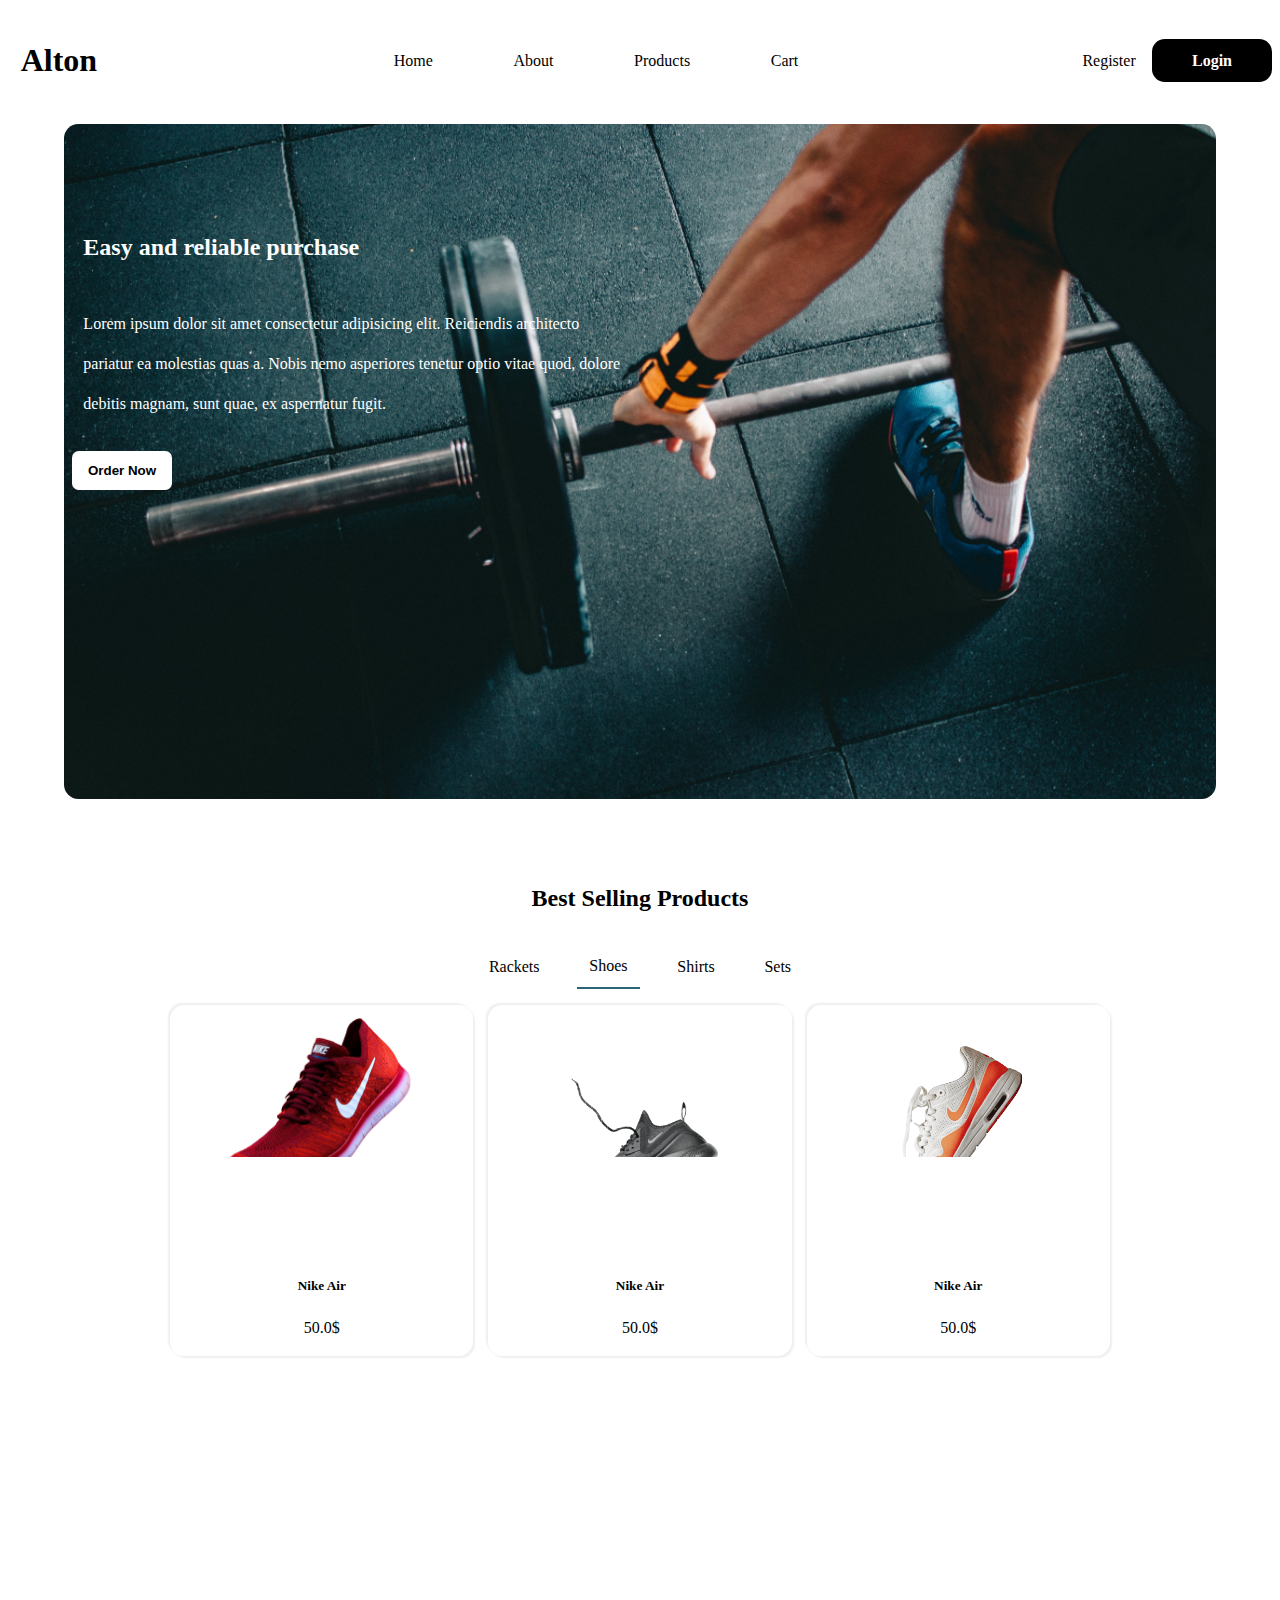
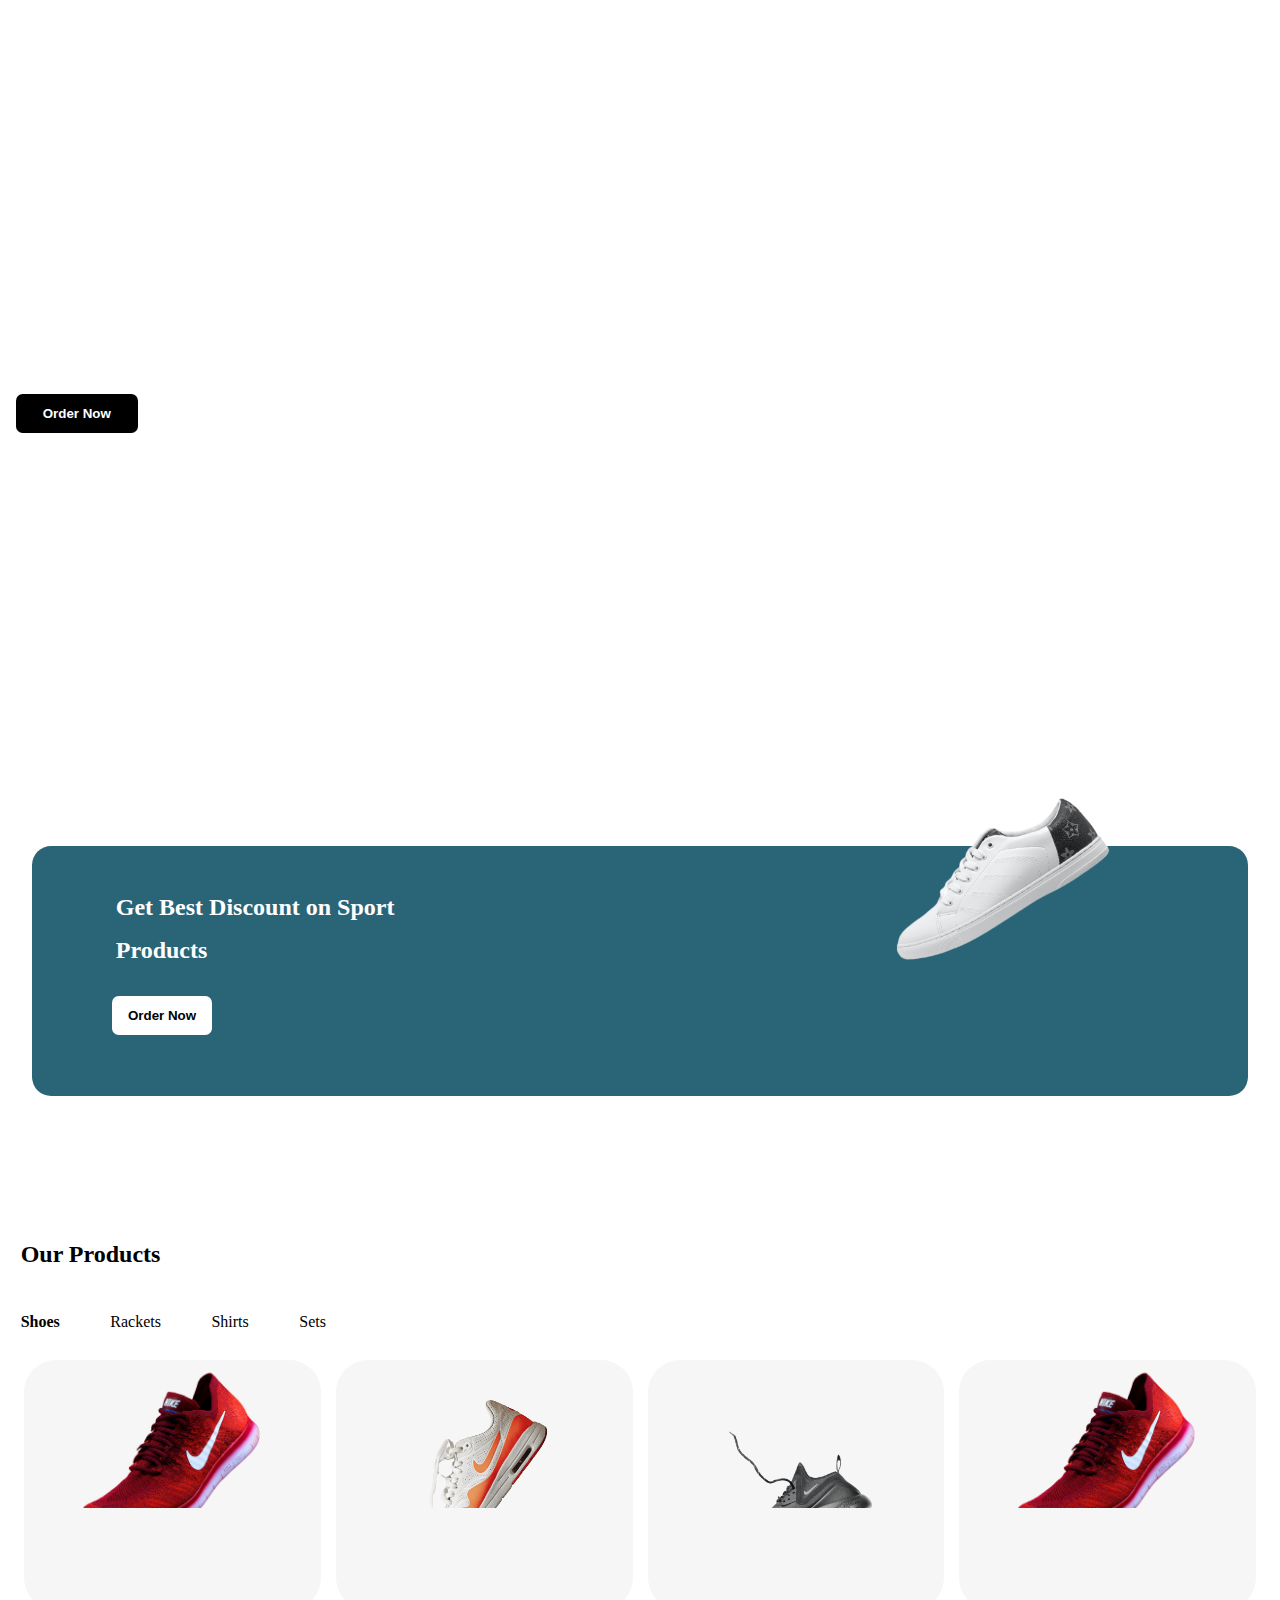
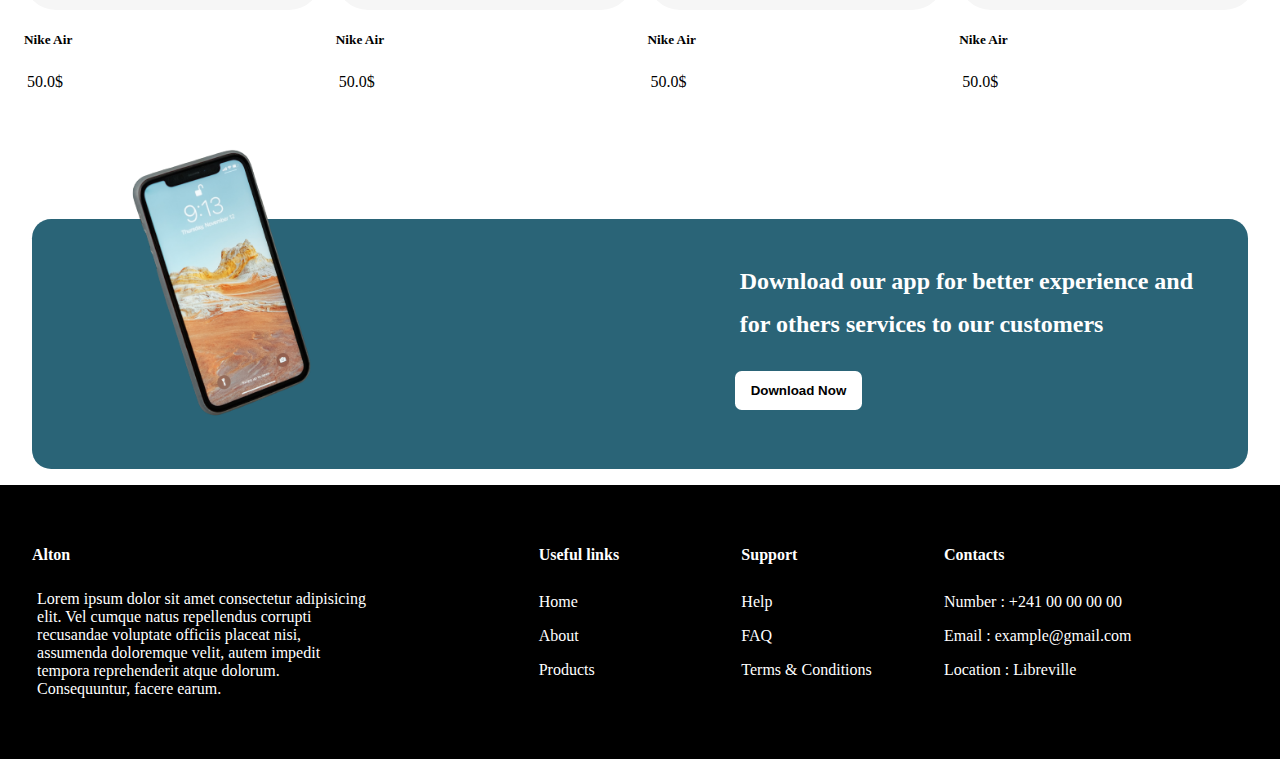
==== index.html @ df1a4cee "First initiation" ====
<!DOCTYPE html>
<html lang="en">
    <head>
        <meta charset="UTF-8">
        <meta http-equiv="X-UA-Compatible" content="IE=edge">
        <meta name="viewport" content="width=device-width, initial-scale=1.0">
        <title>Alton</title>
        <link rel="stylesheet" href="./css/reset.css">
        <link rel="stylesheet" href="./css/index.css">
    </head>
    <body>
        <header>
            <nav>
                <h1>Alton</h1>
                <ul>
                    <li class="li">
                        <a href="./index.html">Home</a>
                    </li>
                    <li class="li">
                        <a href="./about.html">About</a>
                    </li>
                    <li class="li">
                        <a href="./product.html">Products</a>
                    </li>
                    <li class="li">
                        <a href="./cart.html">Cart</a>
                    </li>
                </ul>
                <ul>
                    <li class="li">
                        <a href="./register.html">Register</a>
                    </li>
                    <li class="last">
                        <a href="./login.html">Login</a>
                    </li>
                </ul>
            </nav>
        </header>
        <section class="header">
            <div class="header">
                <img src="./assets/header.jpg" loading="lazy" alt="">
                <div class="text-header">
                    <h2>Easy and reliable purchase</h2>
                    <p>Lorem ipsum dolor sit amet consectetur adipisicing elit. Reiciendis architecto pariatur ea molestias quas a. Nobis nemo asperiores tenetur optio vitae quod, dolore debitis magnam, sunt quae, ex aspernatur fugit.</p>
                    <button class="btn-light">Order Now</button>
                </div>
            </div>
        </section>
        <section class="section">
            <h2>Best Selling Products</h2>
            <ul class="categories">
                <li>Rackets</li>
                <li class="active">Shoes</li>
                <li>Shirts</li>
                <li>Sets</li>
            </ul>
            <div class="row-products">
                <div class="card-product-best">
                    <div class="card-img">
                        <img src="./assets/first-removebg-preview.png" alt="">
                    </div>
                    <div class="card-body">
                        <h5>Nike Air</h5>
                        <p> 50.0$</p>
                    </div>
                </div>
                <div class="card-product-best">
                    <div class="card-img">
                        <img src="./assets/fourth-removebg-preview.png" alt="">
                    </div>
                    <div class="card-body">
                        <h5>Nike Air</h5>
                        <p> 50.0$</p>
                    </div>
                </div>
                <div class="card-product-best">
                    <div class="card-img">
                        <img src="./assets/third-removebg-preview.png" alt="">
                    </div>
                    <div class="card-body">
                        <h5>Nike Air</h5>
                        <p> 50.0$</p>
                    </div>
                </div>
            </div>
        </section>
        <section style="padding: 5em 0;">
            <div class="row row-bg">
                <div class="col">
                    <h2>Why Alton ?</h2>
                    <p>Lorem ipsum dolor sit amet consectetur adipisicing elit. Reiciendis architecto pariatur ea molestias quas a. Nobis nemo asperiores tenetur optio vitae quod, dolore debitis magnam, sunt quae, ex aspernatur fugit.</p>
                    <button class="btn-dark">Order Now</button>
                </div>
            </div>
            <div class="banner-blue-end">
                <div>
                    <h2>Get Best Discount on Sport Products</h2>
                    <button class="btn-light">Order Now</button>
                </div>
                <div>
                    <img src="./assets/white2-removebg-preview.png" loading="eager" alt="">
                </div>
            </div>
        </section>
        <section class="padding">
            <div class="start">
                <h2>Our Products</h2>
                <ul class="categories">
                    <li class="label">Shoes</li>
                    <li>Rackets</li>
                    <li>Shirts</li>
                    <li>Sets</li>
                </ul>
                <div class="row-products">
                    <div class="card-product">
                        <div class="card-img">
                            <img src="./assets/first-removebg-preview.png" alt="">
                        </div>
                        <div class="card-body">
                            <h5>Nike Air</h5>
                            <p> 50.0$</p>
                        </div>
                    </div>
                    <div class="card-product">
                        <div class="card-img">
                            <img src="./assets/third-removebg-preview.png" alt="">
                        </div>
                        <div class="card-body">
                            <h5>Nike Air</h5>
                            <p> 50.0$</p>
                        </div>
                    </div>
                    <div class="card-product">
                        <div class="card-img">
                            <img src="./assets/fourth-removebg-preview.png" alt="">
                        </div>
                        <div class="card-body">
                            <h5>Nike Air</h5>
                            <p> 50.0$</p>
                        </div>
                    </div>
                    <div class="card-product">
                        <div class="card-img">
                            <img src="./assets/first-removebg-preview.png" alt="">
                        </div>
                        <div class="card-body">
                            <h5>Nike Air</h5>
                            <p> 50.0$</p>
                        </div>
                    </div>
                </div>
            </div>
            <div class="banner-blue-end">
                <div>
                    <img
                        class="left"
                        src="./assets/phone-removebg-preview.png"
                        loading="eager"
                        alt=""
                    >
                </div>
                <div class="end">
                    <h2>Download our app for better experience and for others services to our customers</h2>
                    <button class="btn-light">Download Now</button>
                </div>
            </div>
        </section>
        <footer>
            <div>
                <h4>Alton</h4>
                <p>Lorem ipsum dolor sit amet consectetur adipisicing elit. Vel cumque natus repellendus corrupti recusandae voluptate officiis placeat nisi, assumenda doloremque velit, autem impedit tempora reprehenderit atque dolorum. Consequuntur, facere earum.</p>
            </div>
            <div>
                <h4>Useful links</h4>
                <ul>
                    <li>Home</li>
                    <li>About</li>
                    <li>Products</li>
                </ul>
            </div>
            <div>
                <h4>Support</h4>
                <ul>
                    <li>Help</li>
                    <li>FAQ</li>
                    <li>Terms & Conditions</li>
                </ul>
            </div>
            <div>
                <h4>Contacts</h4>
                <ul>
                    <li>Number : +241 00 00 00 00</li>
                    <li>Email : example@gmail.com</li>
                    <li>Location : Libreville</li>
                </ul>
            </div>
        </footer>
    </body>
</html>
---- css/index.css ----
/****** BANNER ******/
.header {
    border-radius: 0.9em;
    padding: 0.1em 2em 1em;
    position: relative;
    width: 100%;
    margin: 0;
    text-align: start;
    color: white;
}

.text-header {
    position: absolute;
    top: 0;
    left: 0;
    padding: 5em 2.5em 2.5em;
}

.text-header p {
    width: 50%;
    line-height: 2.5em;
}

.header img {
    width: 100%;
    height: 75vh;
    border-radius: 0.9em;
    object-fit: cover;
}

/****** END BANNER ******/


/****** PRODUCTS ******/

section.header,
.row-products,
.categories {
    display: flex;
    justify-content: center;
    align-items: center;
}

.section {
    padding: 1.1em;
    position: relative;
}

.categories {
    gap: 2%;
}

.categories li {
    padding: 1%;
}

.section .categories li.active {
    border-bottom: 2px solid #2a6477;
}

.start {
    text-align: start;
    padding: 1em 0.5em;
}

.start .categories {
    justify-content: start;
}

.categories li.label {
    font-weight: 600;
}


.row-products {
    padding: 0 1em;
    gap: 15px;
}

.row-products .card-product,
.row-products .card-product-best {
    width: 25%;
}

.row-products .card-product-best {
    box-shadow: 2px 2px 2px #EFEFEF, -2px -2px 2px #EFEFEF;
    border-radius: 0.9em;
}

.row-products .card-product .card-img,
.row-products .card-product-best .card-img {
    width: 100%;
    height: 250px;
}

.row-products .card-product .card-img {
    background-color: #f6f6f6;
    border-radius: 2em;
}

.row-products .card-product-best .card-img img,
.row-products .card-product .card-img img {
    max-inline-size: 100%;
    block-size: auto;
    aspect-ratio: 2/1;
    object-fit: cover;
    object-position: top center;
}

/***** END PRODUCT *****/


/****** PRESENTATION ROW ******/

.row {
    display: flex;
    width: 100%;
    height: 100vh;
}

.row-bg {
    background: url('./assets/alton_guy.jpg') center no-repeat;
    background-size: cover;
}

.row .col {
    padding: 1em;
    align-items: start;
    justify-content: center;
    flex-direction: column;
    display: flex;
    text-align: start;
    color: white;
    width: 50%;
    height: 100%;
}

.row .col p {
    font-weight: 700;
    line-height: 2em;
}


.padding {
    padding: 1em 0;
}

/****** END PRESENTATION ******/

/***** BLUE BANNER *****/

.banner-blue-end {
    width: 95%;
    height: 250px;
    background-color: #2a6477;
    border-radius: 1.2em;
    padding: 1em;
    margin: 5.8em 0 0 2em;
    color: white;
    text-align: start;
    justify-items: center;
    justify-content: space-between;
    display: flex;
    gap: 20px;
    position: relative;
}

.banner-blue-end div:nth-child(1) {
    padding-left: 4em;
}

.banner-blue-end img {
    width: 30%;
    top: -40%;
    right: 5%;
    position: absolute;
}

.banner-blue-end img.left {
    width: 30%;
    top: -65%;
    left: 1%;
    position: absolute;
}

.banner-blue-end h2 {
    line-height: 1.8em;
}

.end {
    width: 42%;
}
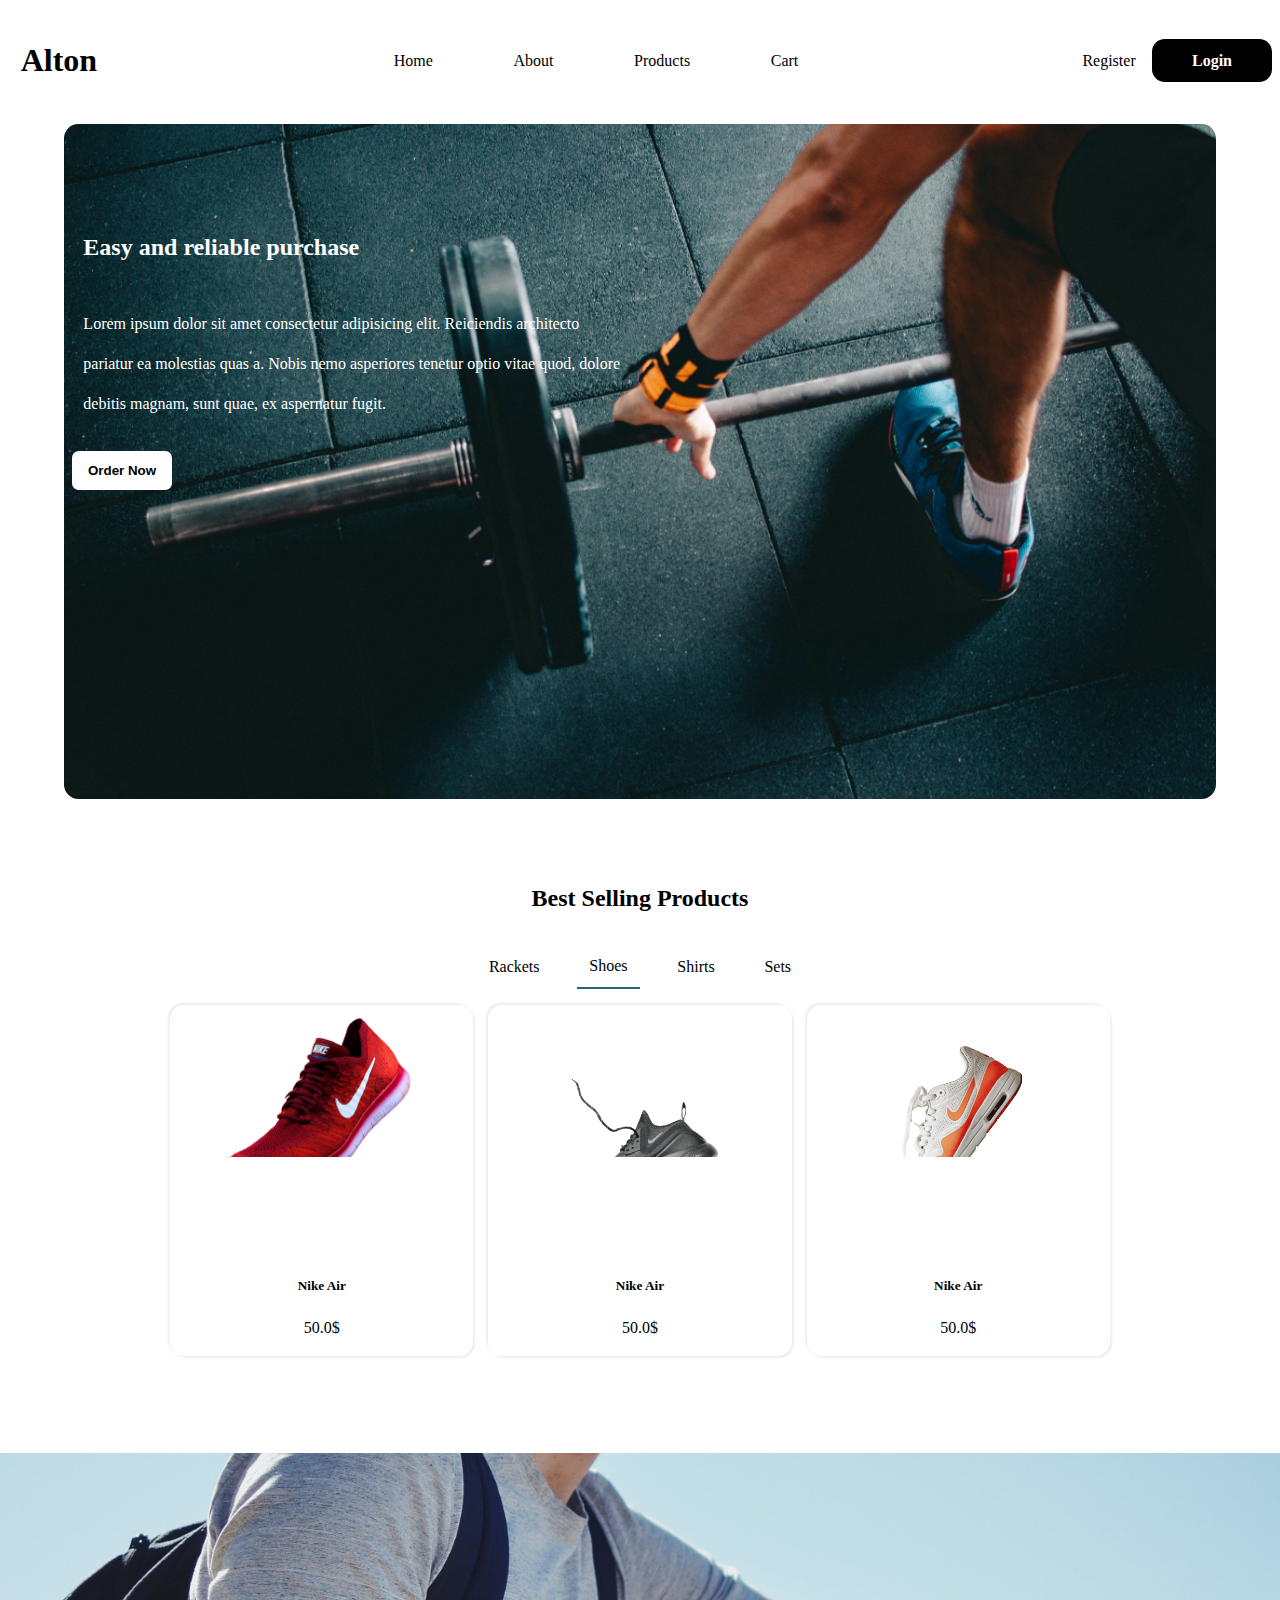
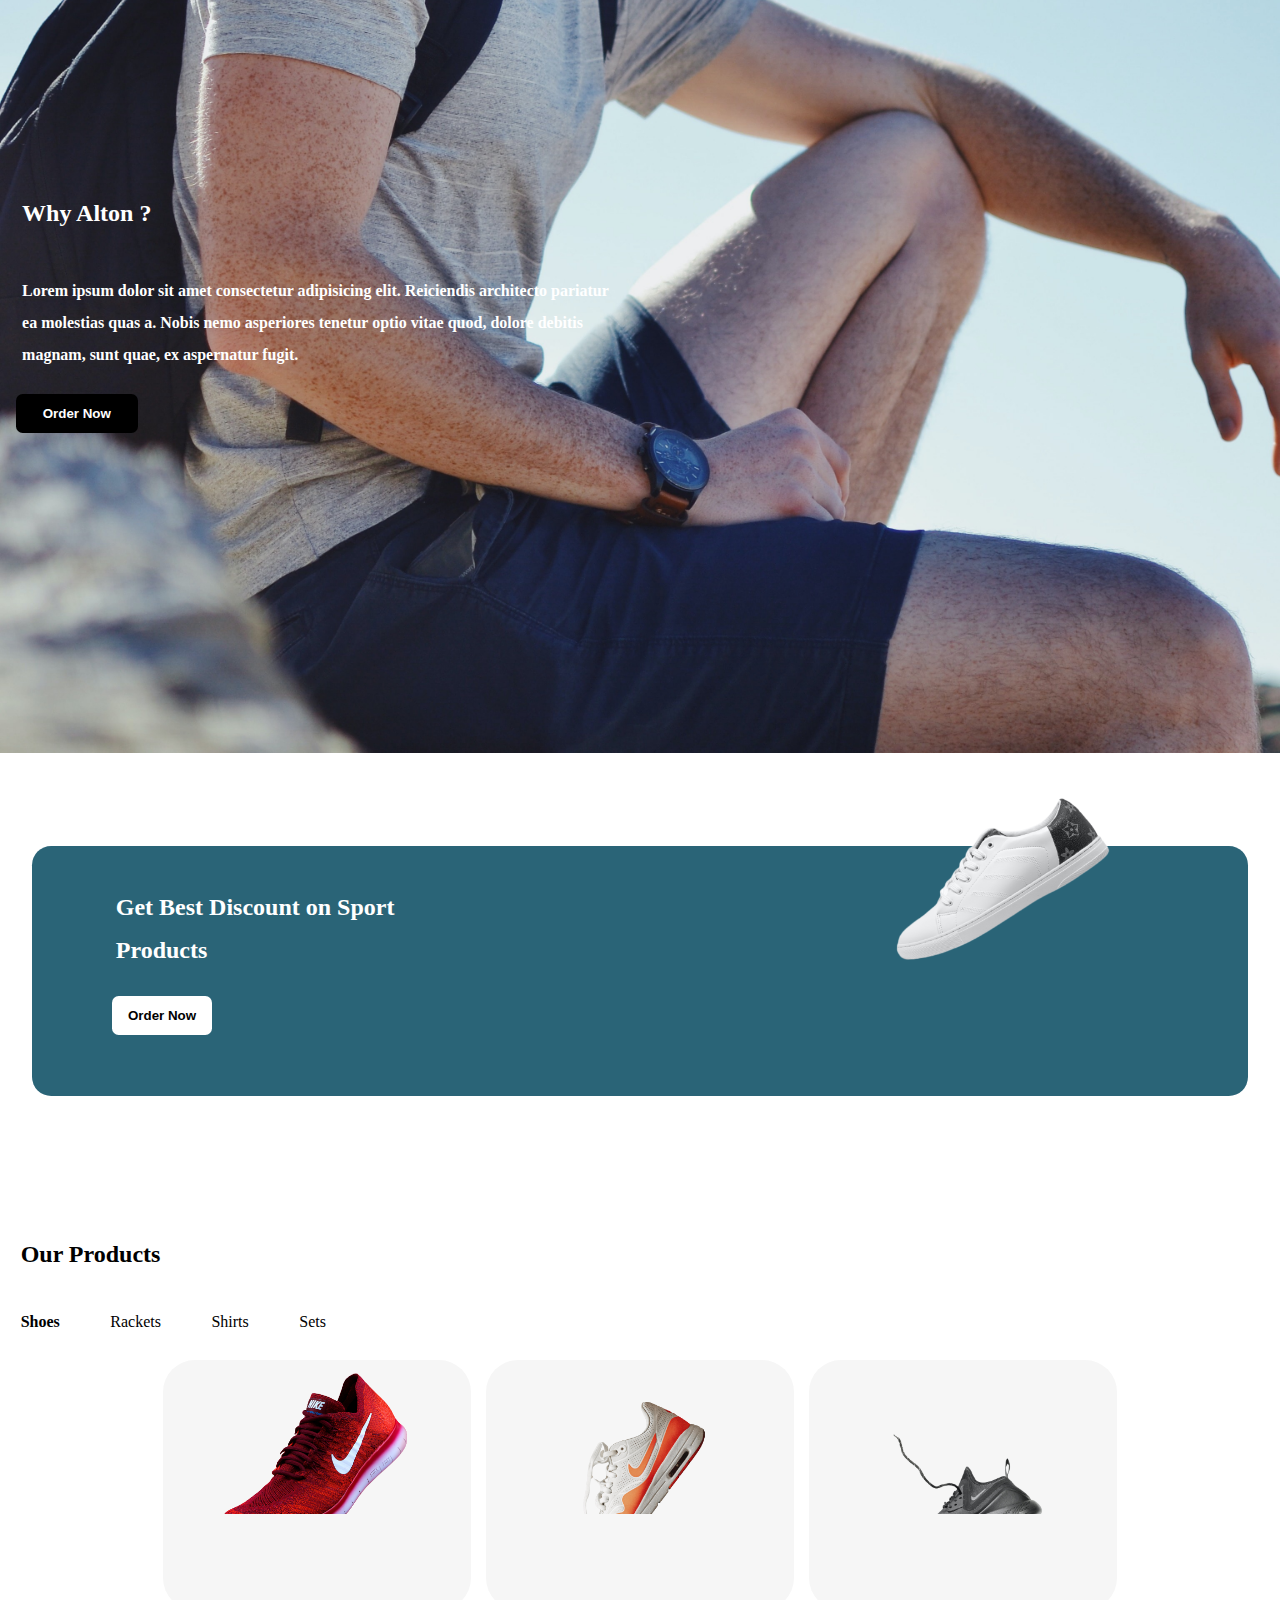
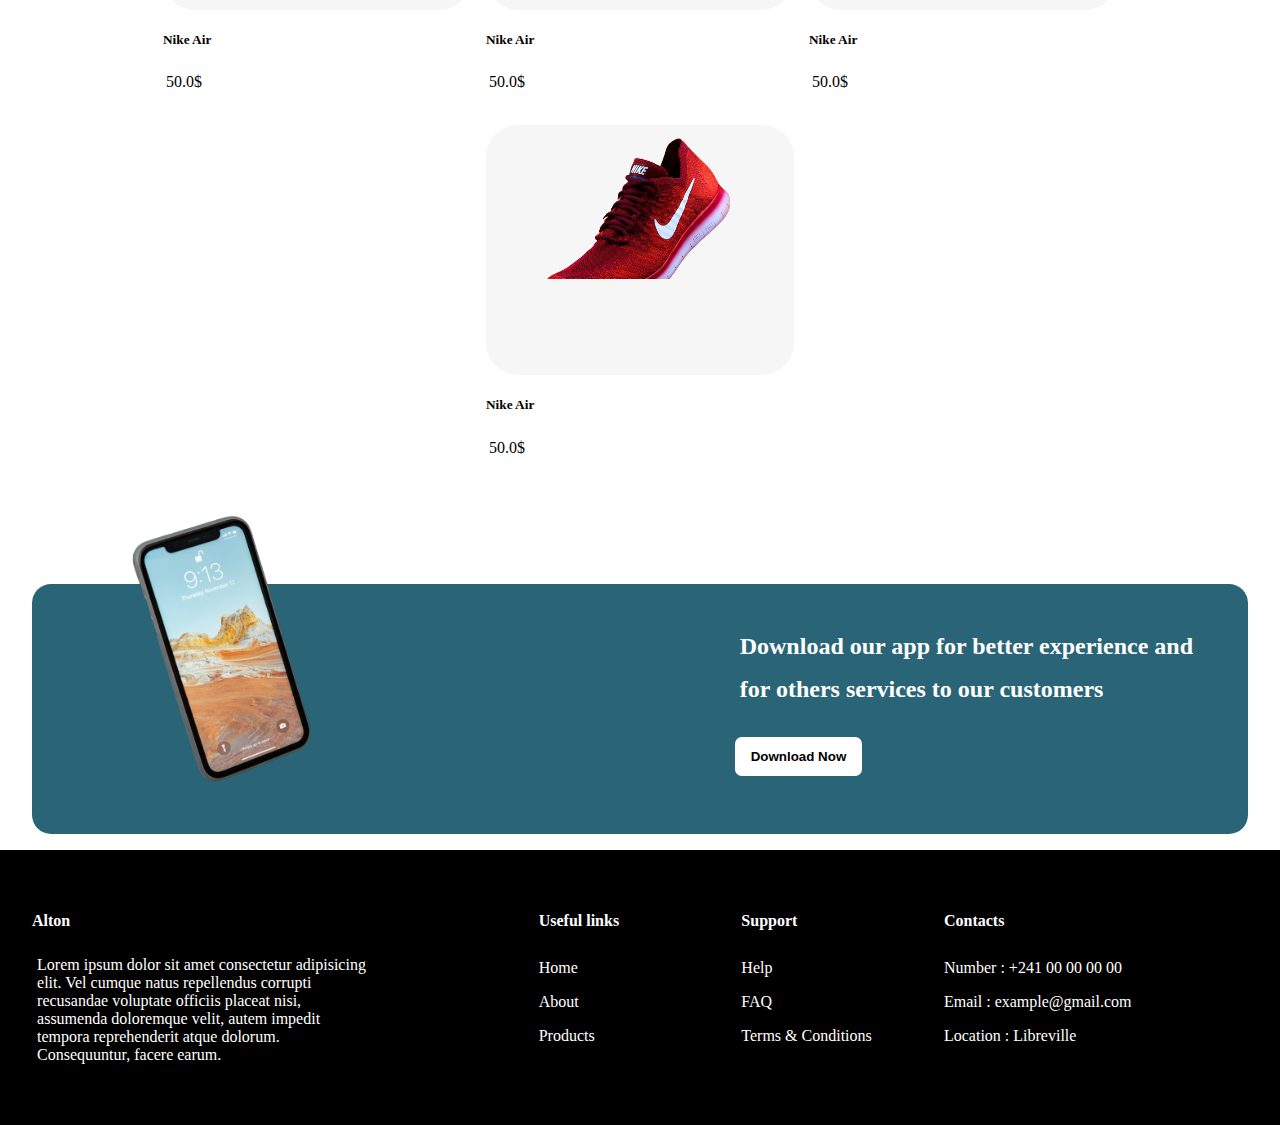
==== commit d1dd30ac: "Ref: Responsiveness v0.01" ====
--- a/index.html
+++ b/index.html
@@ -12,7 +12,7 @@
         <header>
             <nav>
                 <h1>Alton</h1>
-                <ul>
+                <ul id="visible">
                     <li class="li">
                         <a href="./index.html">Home</a>
                     </li>
@@ -26,12 +26,42 @@
                         <a href="./cart.html">Cart</a>
                     </li>
                 </ul>
-                <ul>
+                <ul id="visible">
                     <li class="li">
                         <a href="./register.html">Register</a>
                     </li>
                     <li class="last">
                         <a href="./login.html">Login</a>
+                    </li>
+                </ul>
+
+                <ul id="hamburger">
+                    <li id="show">
+                        <a href="#">
+                            <img src="./assets/menu.svg" alt="">
+                        </a>
+                        <div class="card">
+                            <ul>
+                                <li class="li">
+                                    <a href="./index.html">Home</a>
+                                </li>
+                                <li class="li">
+                                    <a href="./about.html">About</a>
+                                </li>
+                                <li class="li">
+                                    <a href="./product.html">Products</a>
+                                </li>
+                                <li class="li">
+                                    <a href="./cart.html">Cart</a>
+                                </li>
+                                <li class="li">
+                                    <a href="./register.html">Register</a>
+                                </li>
+                                <li class="last">
+                                    <a href="./login.html">Login</a>
+                                </li>
+                            </ul>
+                        </div>
                     </li>
                 </ul>
             </nav>
--- a/css/index.css
+++ b/css/index.css
@@ -1,192 +1,267 @@
 /****** BANNER ******/
 .header {
-    border-radius: 0.9em;
-    padding: 0.1em 2em 1em;
-    position: relative;
-    width: 100%;
-    margin: 0;
-    text-align: start;
-    color: white;
+  border-radius: 0.9em;
+  padding: 0.1em 2em 1em;
+  position: relative;
+  width: 100%;
+  margin: 0;
+  text-align: start;
+  color: white;
 }
 
 .text-header {
-    position: absolute;
-    top: 0;
-    left: 0;
-    padding: 5em 2.5em 2.5em;
+  position: absolute;
+  top: 0;
+  left: 0;
+  padding: 5em 2.5em 2.5em;
 }
 
 .text-header p {
-    width: 50%;
-    line-height: 2.5em;
+  width: 50%;
+  line-height: 2.5em;
 }
 
 .header img {
-    width: 100%;
-    height: 75vh;
-    border-radius: 0.9em;
-    object-fit: cover;
+  width: 100%;
+  height: 75vh;
+  border-radius: 0.9em;
+  object-fit: cover;
 }
 
 /****** END BANNER ******/
-
 
 /****** PRODUCTS ******/
 
 section.header,
 .row-products,
 .categories {
-    display: flex;
-    justify-content: center;
-    align-items: center;
+  display: flex;
+  justify-content: center;
+  align-items: center;
 }
 
 .section {
-    padding: 1.1em;
-    position: relative;
+  padding: 1.1em;
+  position: relative;
 }
 
 .categories {
-    gap: 2%;
+  gap: 2%;
 }
 
 .categories li {
-    padding: 1%;
+  padding: 1%;
 }
 
 .section .categories li.active {
-    border-bottom: 2px solid #2a6477;
+  border-bottom: 2px solid #2a6477;
 }
 
 .start {
-    text-align: start;
-    padding: 1em 0.5em;
+  text-align: start;
+  padding: 1em 0.5em;
 }
 
 .start .categories {
-    justify-content: start;
+  justify-content: start;
 }
 
 .categories li.label {
-    font-weight: 600;
-}
-
+  font-weight: 600;
+}
 
 .row-products {
-    padding: 0 1em;
-    gap: 15px;
+  padding: 0 1em;
+  gap: 15px;
 }
 
 .row-products .card-product,
 .row-products .card-product-best {
-    width: 25%;
+  width: 25%;
 }
 
 .row-products .card-product-best {
-    box-shadow: 2px 2px 2px #EFEFEF, -2px -2px 2px #EFEFEF;
-    border-radius: 0.9em;
+  box-shadow: 2px 2px 2px #efefef, -2px -2px 2px #efefef;
+  border-radius: 0.9em;
 }
 
 .row-products .card-product .card-img,
 .row-products .card-product-best .card-img {
-    width: 100%;
-    height: 250px;
+  width: 100%;
+  height: 250px;
 }
 
 .row-products .card-product .card-img {
-    background-color: #f6f6f6;
-    border-radius: 2em;
+  background-color: #f6f6f6;
+  border-radius: 2em;
 }
 
 .row-products .card-product-best .card-img img,
 .row-products .card-product .card-img img {
-    max-inline-size: 100%;
-    block-size: auto;
-    aspect-ratio: 2/1;
-    object-fit: cover;
-    object-position: top center;
+  max-inline-size: 100%;
+  block-size: auto;
+  aspect-ratio: 2/1;
+  object-fit: cover;
+  object-position: top center;
 }
 
 /***** END PRODUCT *****/
 
-
 /****** PRESENTATION ROW ******/
 
-.row {
-    display: flex;
-    width: 100%;
+.row,
+.row-products {
+  display: flex;
+  width: 100%;
+  height: 100vh;
+}
+
+.row-products {
+  flex-wrap: wrap;
+  height: 100%;
+}
+
+.row-bg {
+  background: url("../assets/alton_guy.jpg") center no-repeat;
+  background-size: cover;
+}
+
+.row .col {
+  padding: 1em;
+  align-items: start;
+  justify-content: center;
+  flex-direction: column;
+  display: flex;
+  text-align: start;
+  color: white;
+  width: 50%;
+  height: 100%;
+}
+
+.row .col p {
+  font-weight: 700;
+  line-height: 2em;
+}
+
+.padding {
+  padding: 1em 0;
+}
+
+/****** END PRESENTATION ******/
+
+/***** BLUE BANNER *****/
+
+.banner-blue-end {
+  width: 95%;
+  height: 250px;
+  background-color: #2a6477;
+  border-radius: 1.2em;
+  padding: 1em;
+  margin: 5.8em 0 0 2em;
+  color: white;
+  text-align: start;
+  justify-content: space-between;
+  display: flex;
+  flex-wrap: wrap;
+  gap: 20px;
+  position: relative;
+}
+
+.banner-blue-end div:nth-child(1) {
+  padding-left: 4em;
+}
+
+.banner-blue-end img {
+  width: 30%;
+  top: -40%;
+  right: 5%;
+  position: absolute;
+}
+
+.banner-blue-end img.left {
+  width: 30%;
+  top: -65%;
+  left: 1%;
+  position: absolute;
+}
+
+.banner-blue-end h2 {
+  line-height: 1.8em;
+}
+
+.end {
+  width: 42%;
+}
+
+@media screen and (max-width: 380px) {
+  section.header {
     height: 100vh;
-}
-
-.row-bg {
-    background: url('./assets/alton_guy.jpg') center no-repeat;
-    background-size: cover;
-}
-
-.row .col {
-    padding: 1em;
-    align-items: start;
-    justify-content: center;
-    flex-direction: column;
-    display: flex;
-    text-align: start;
-    color: white;
-    width: 50%;
+    width: 100%;
+    margin: 0;
+    padding: 0;
+  }
+
+  div.header {
+    padding: 0 0.5em;
+  }
+
+  div.header > img {
+    margin: 0;
+    width: 100%;
+  }
+
+  .text-header > p {
+    width: 100%;
+  }
+
+  .row-products .card-product,
+  .row-products .card-product-best {
+    width: 100%;
+  }
+
+  .row .col,
+  .row .col > * {
+    width: 100%;
+  }
+
+  .banner-blue-end {
+    margin: 2em 0 0 0.5em;
+    height: 120%;
+    padding: 0;
+    gap : 2px;
+    justify-content: start;
+    align-items: center;
+    text-align: center;
+  }
+
+
+  .banner-blue-end div:nth-child(1) > button {
+    width: 90%;
+  }
+
+  .banner-blue-end div:nth-child(1) {
+    padding: 1em 0.5em;
+    width: 300px;
+    height: 300px;
+  }
+
+  .banner-blue-end img {
+    position: relative;
+    width: 100%;
+  }
+
+  .banner-blue-end img.left{
+    position: relative;
+    top: 0;
+    left:0;
+    width: 100%;
     height: 100%;
-}
-
-.row .col p {
-    font-weight: 700;
-    line-height: 2em;
-}
-
-
-.padding {
-    padding: 1em 0;
-}
-
-/****** END PRESENTATION ******/
-
-/***** BLUE BANNER *****/
-
-.banner-blue-end {
-    width: 95%;
-    height: 250px;
-    background-color: #2a6477;
-    border-radius: 1.2em;
-    padding: 1em;
-    margin: 5.8em 0 0 2em;
-    color: white;
-    text-align: start;
-    justify-items: center;
-    justify-content: space-between;
-    display: flex;
-    gap: 20px;
-    position: relative;
-}
-
-.banner-blue-end div:nth-child(1) {
-    padding-left: 4em;
-}
-
-.banner-blue-end img {
-    width: 30%;
-    top: -40%;
-    right: 5%;
-    position: absolute;
-}
-
-.banner-blue-end img.left {
-    width: 30%;
-    top: -65%;
-    left: 1%;
-    position: absolute;
-}
-
-.banner-blue-end h2 {
-    line-height: 1.8em;
-}
-
-.end {
-    width: 42%;
-}+    margin : 0 1em 0;
+  }
+
+  .banner-blue-end .end{
+    text-align: center;
+    width: 100%;
+    padding: 2em;
+  }
+}
